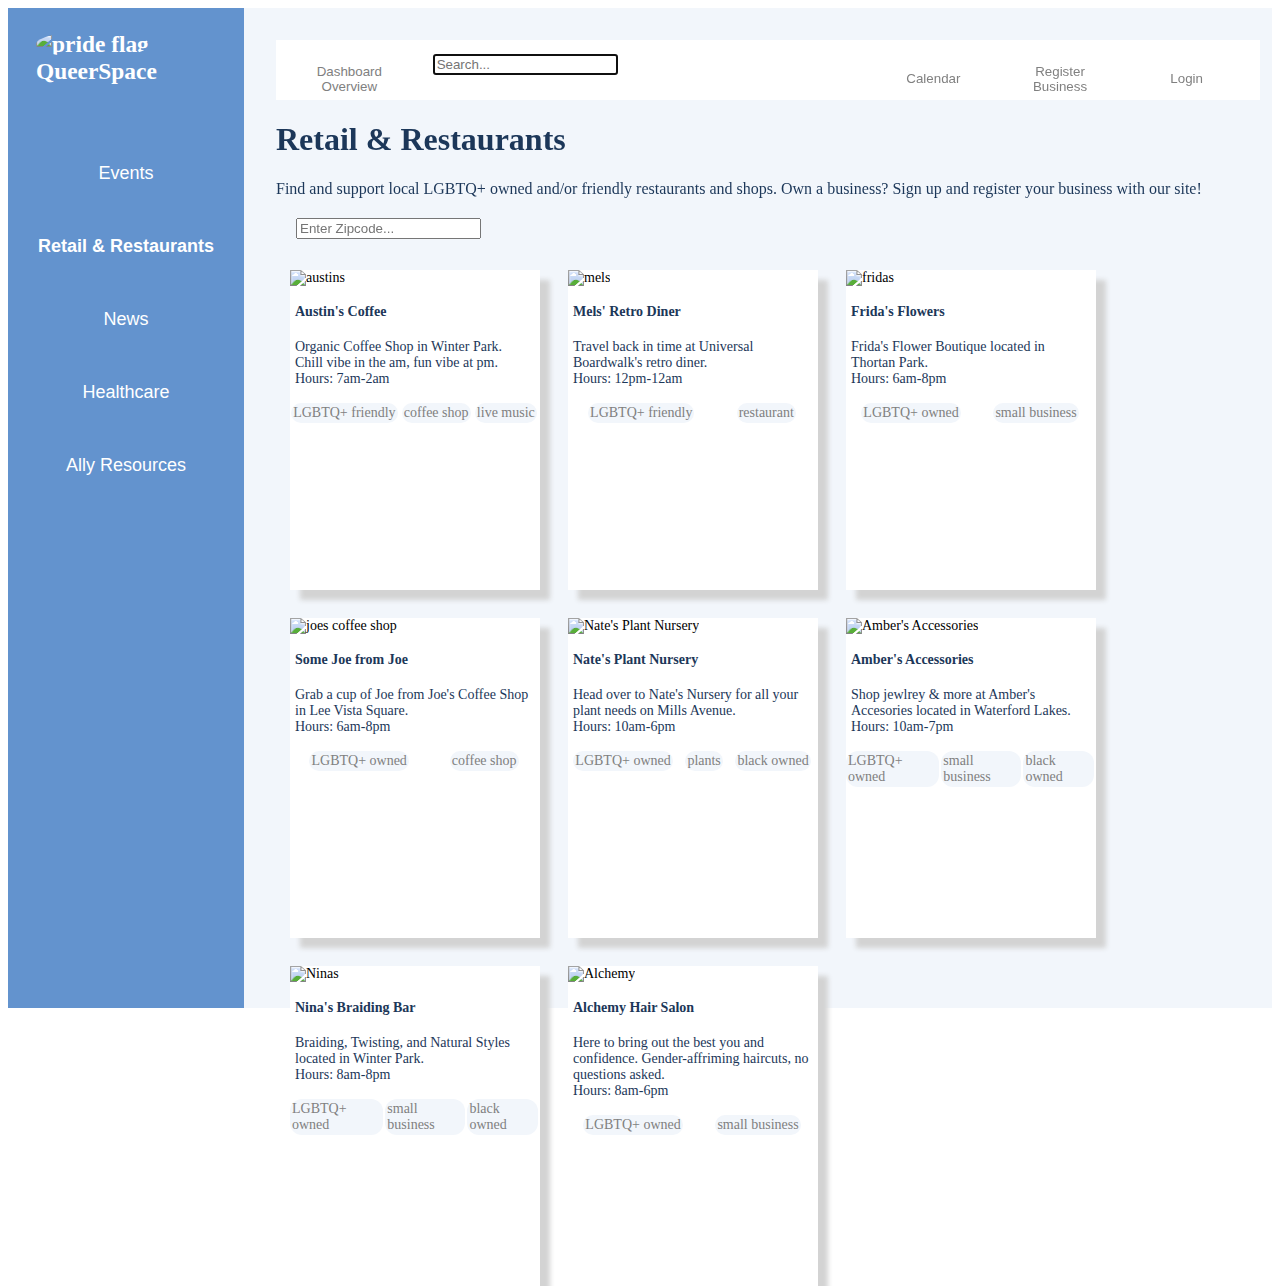
==== QueerSpace.html @ b10911ec "project rough draft" ====
<!DOCTYPE html>
<html>
  <head>
    <title>QSpace</title>
    <link rel="stylesheet" href="QueerSpace.css" />
  </head>
  <body>
    <div id="container">
      <div id="leftbar">
        <div class="title">
          <h3>
            <img
              id="prideflag"
              src="https://media.them.us/photos/5b1ef721bfa1890010f0e15e/3:2/w_1079,h_719,c_limit/new-pride-flag-01.jpg"
              alt="pride flag"
            />
            QueerSpace
          </h3>
        </div>
        <button class="tabs">Events</button>
        <button class="tabs"><strong>Retail & Restaurants</strong></button>
        <button class="tabs">News</button>
        <button class="tabs">Healthcare</button>
        <button class="tabs">Ally Resources</button>
      </div>
      <div id="content">
        <div id="navbar">
          <div id="leftnav">
            <button class="navtext">Dashboard Overview</button>
          <div id="searchbar">
              <input
                type="text"
                placeholder="Search..."
                id="search-input"
                autofocus
              />
            </div>
          </div>
          <div id="rightnav">
            <button class="navtext">Calendar</button>
            <button class="navtext">Register Business</button>
            <button class="navtext">Login</button>
          </div>
        </div>
        <div id="text">
          <h1>Retail & Restaurants</h1>
          <p>
            Find and support local LGBTQ+ owned and/or friendly restaurants and
            shops. Own a business? Sign up and register your business with our
            site!
          </p>
          <div id="zip">
            <input
              type="text"
              placeholder="Enter Zipcode..."
              id="zip-input"
              autofocus
            />
          </div>
        </div>
        <div id="boxc">
          <div class="boxes">
            <img
              class="business"
              src="https://i.ibb.co/XzZzSgF/austins-coffee.jpg"
              alt="austins"
            />
            <div class="boxtext">
              <h4>Austin's Coffee</h4>
              <p>
                Organic Coffee Shop in Winter Park.<br />
                Chill vibe in the am, fun vibe at pm. <br />
                Hours: 7am-2am
              </p>
            </div>
            <div class="tag-container">
              <div class="post-tag">LGBTQ+ friendly</div>
              <div class="post-tag">coffee shop</div>
              <div class="post-tag">live music</div>
            </div>
          </div>
          <div class="boxes">
            <img
              class="business"
              src="https://images.unsplash.com/photo-1579236546973-39f510ef2a37?ixlib=rb-1.2.1&ixid=MnwxMjA3fDB8MHxzZWFyY2h8NHx8ZGluZXJ8ZW58MHx8MHx8&auto=format&fit=crop&w=600&q=60"
              alt="mels"
            />
            <div class="boxtext">
              <h4>Mels' Retro Diner</h4>
              <p>
                Travel back in time at Universal Boardwalk's retro diner. <br />
                Hours: 12pm-12am
              </p>
            </div>
            <div class="tag-container">
              <div class="post-tag">LGBTQ+ friendly</div>
              <div class="post-tag">restaurant</div>
            </div>
          </div>
          <div class="boxes">
            <img
              class="business"
              src="https://images.unsplash.com/photo-1600104197373-c07cc35e4f61?ixlib=rb-1.2.1&ixid=MnwxMjA3fDB8MHxzZWFyY2h8OXx8Zmxvd2VyJTIwc2hvcHxlbnwwfHwwfHw%3D&auto=format&fit=crop&w=600&q=60"
              alt="fridas"
            />
            <div class="boxtext">
              <h4>Frida's Flowers</h4>
              <p>
                Frida's Flower Boutique located in Thortan Park.<br />
                Hours: 6am-8pm
              </p>
            </div>
            <div class="tag-container">
              <div class="post-tag">LGBTQ+ owned</div>
              <div class="post-tag">small business</div>
            </div>
          </div>
          <div class="boxes">
            <img
              class="business"
              src="https://images.unsplash.com/photo-1600093463592-8e36ae95ef56?ixlib=rb-1.2.1&ixid=MnwxMjA3fDB8MHxzZWFyY2h8NXx8Y29mZmVlJTIwc2hvcHxlbnwwfHwwfHw%3D&auto=format&fit=crop&w=600&q=60"
              alt="joes coffee shop"
            />
            <div class="boxtext">
              <h4>Some Joe from Joe</h4>
              <p>
                Grab a cup of Joe from Joe's Coffee Shop in Lee Vista Square.<br />
                Hours: 6am-8pm
              </p>
            </div>
            <div class="tag-container">
              <div class="post-tag">LGBTQ+ owned</div>
              <div class="post-tag">coffee shop</div>
            </div>
          </div>
          <div class="boxes">
            <img
              class="business"
              src="https://media.istockphoto.com/photos/man-with-child-in-greenhouse-picture-id1315791733?b=1&k=20&m=1315791733&s=170667a&w=0&h=EfxEHLJ_aqQkwMgVVdd_DwyXtAm5UbSG7FWuck6s6Qg="
              alt="Nate's Plant Nursery"
            />
            <div class="boxtext">
              <h4>Nate's Plant Nursery</h4>
              <p>
                Head over to Nate's Nursery for all your plant needs on Mills
                Avenue.<br />
                Hours: 10am-6pm
              </p>
            </div>
            <div class="tag-container">
              <div class="post-tag">LGBTQ+ owned</div>
              <div class="post-tag">plants</div>
              <div class="post-tag">black owned</div>
            </div>
          </div>
          <div class="boxes">
            <img
              class="business"
              src="https://media.istockphoto.com/photos/best-friends-going-shopping-together-picture-id1352706108?k=20&m=1352706108&s=612x612&w=0&h=JXIVpslou7DtJzDemv5qjUNFKCULbh4wIP0fe0ixEs0="
              alt="Amber's Accessories"
            />
            <div class="boxtext">
              <h4>Amber's Accessories</h4>
              <p>
                Shop jewlrey & more at Amber's Accesories located in Waterford
                Lakes.<br />
                Hours: 10am-7pm
              </p>
            </div>
            <div class="tag-container">
              <div class="post-tag">LGBTQ+ owned</div>
              <div class="post-tag">small business</div>
              <div class="post-tag">black owned</div>
            </div>
          </div>
          <div class="boxes">
            <img
              class="business"
              src="https://media.istockphoto.com/photos/hair-stylist-in-brazil-picture-id1321545990?b=1&k=20&m=1321545990&s=170667a&w=0&h=qqy04nUCXKoyTT4t3DrWPwo4311hPY42Ki3v6CujbyA="
              alt="Ninas"
            />
            <div class="boxtext">
              <h4>Nina's Braiding Bar</h4>
              <p>
                Braiding, Twisting, and Natural Styles located in Winter
                Park.<br />
                Hours: 8am-8pm
              </p>
            </div>
            <div class="tag-container">
              <div class="post-tag">LGBTQ+ owned</div>
              <div class="post-tag">small business</div>
              <div class="post-tag">black owned</div>
            </div>
          </div>
          <div class="boxes">
            <img
              class="business"
              src="https://images.unsplash.com/photo-1521590832167-7bcbfaa6381f?ixlib=rb-1.2.1&ixid=MnwxMjA3fDB8MHxzZWFyY2h8MTZ8fGhhaXIlMjBzYWxvbnxlbnwwfHwwfHw%3D&auto=format&fit=crop&w=600&q=60"
              alt="Alchemy"
            />
            <div class="boxtext">
              <h4>Alchemy Hair Salon</h4>
              <p>
                Here to bring out the best you and confidence. Gender-affriming
                haircuts, no questions asked.<br />
                Hours: 8am-6pm
              </p>
            </div>
            <div class="tag-container">
              <div class="post-tag">LGBTQ+ owned</div>
              <div class="post-tag">small business</div>
            </div>
          </div>
        </div>
      </div>
    </div>
  </body>
</html>
---- QueerSpace.css ----
#container {
  height: 100%;
  width: 100%;
  background-color: #f2f6fb;
  display: flex;
}

#navbar {
  width: 100%;
  height: 40px;
  background-color: white;
  display: flex;
  padding: 10px;
  justify-content: space-between;
}
#leftnav {
  display: flex;
  color: grey;
}
#rightnav {
  display: flex;
}
.navtext {
  margin: 1em;
  color: grey;
  height: 30px;
  width: 100px;
  border: transparent;
  background-color: white;
}
.navtext:hover {
  background-color: #c9daee;
}

#searchbar {
  height: 18px;
  padding: 4px;
  margin: 1em;
  margin-top: 0;
}
#leftbar {
  height: 1000px;
  width: 20%;
  background-color: #6393ce;
}
.title {
  margin: 1em;
  padding: 8px;
  padding-top: 0;
  font-size: 20px;
  color: white;
}
#prideflag {
  border-radius: 50%;
  width: 30px;
  height: 30px;
}
.tabs {
  background-color: #6393ce;
  padding: 8px;
  margin: 1em;
  color: white;
  font-size: 18px;
  width: 200px;
  border: transparent;
}
.tabs:hover {
  background-color: #3d78c2;
}

#content {
  width: 100%;
  height: 100%;
  margin: 2em;
}

#text {
  color: #1c3759;
}
#zip {
  height: 18px;
  padding: 4px;
  margin: 1em;
  margin-top: 0;
  width: 50%;
}
#boxc {
  width: 100%;
  height: 700px;
  display: flex;
  flex-wrap: wrap;
}

.boxes {
  width: 250px;
  height: 320px;
  margin: 1em;
  background-color: white;
  font-size: 14px;
  box-shadow: 10px 10px 5px lightgrey;
}
.business {
  width: 250px;
  height: 150px;
}
.boxtext {
  margin: 5px;
  color: #1c3759;
}
.tag-container {
  display: flex;
  justify-content: space-around;
}
.post-tag {
  background-color: #f2f6fb;
  color: gray;
  width: auto;
  padding: 2px;
  margin-top: 2px;
  border-radius: 12px;
  margin-right: 2px;
}
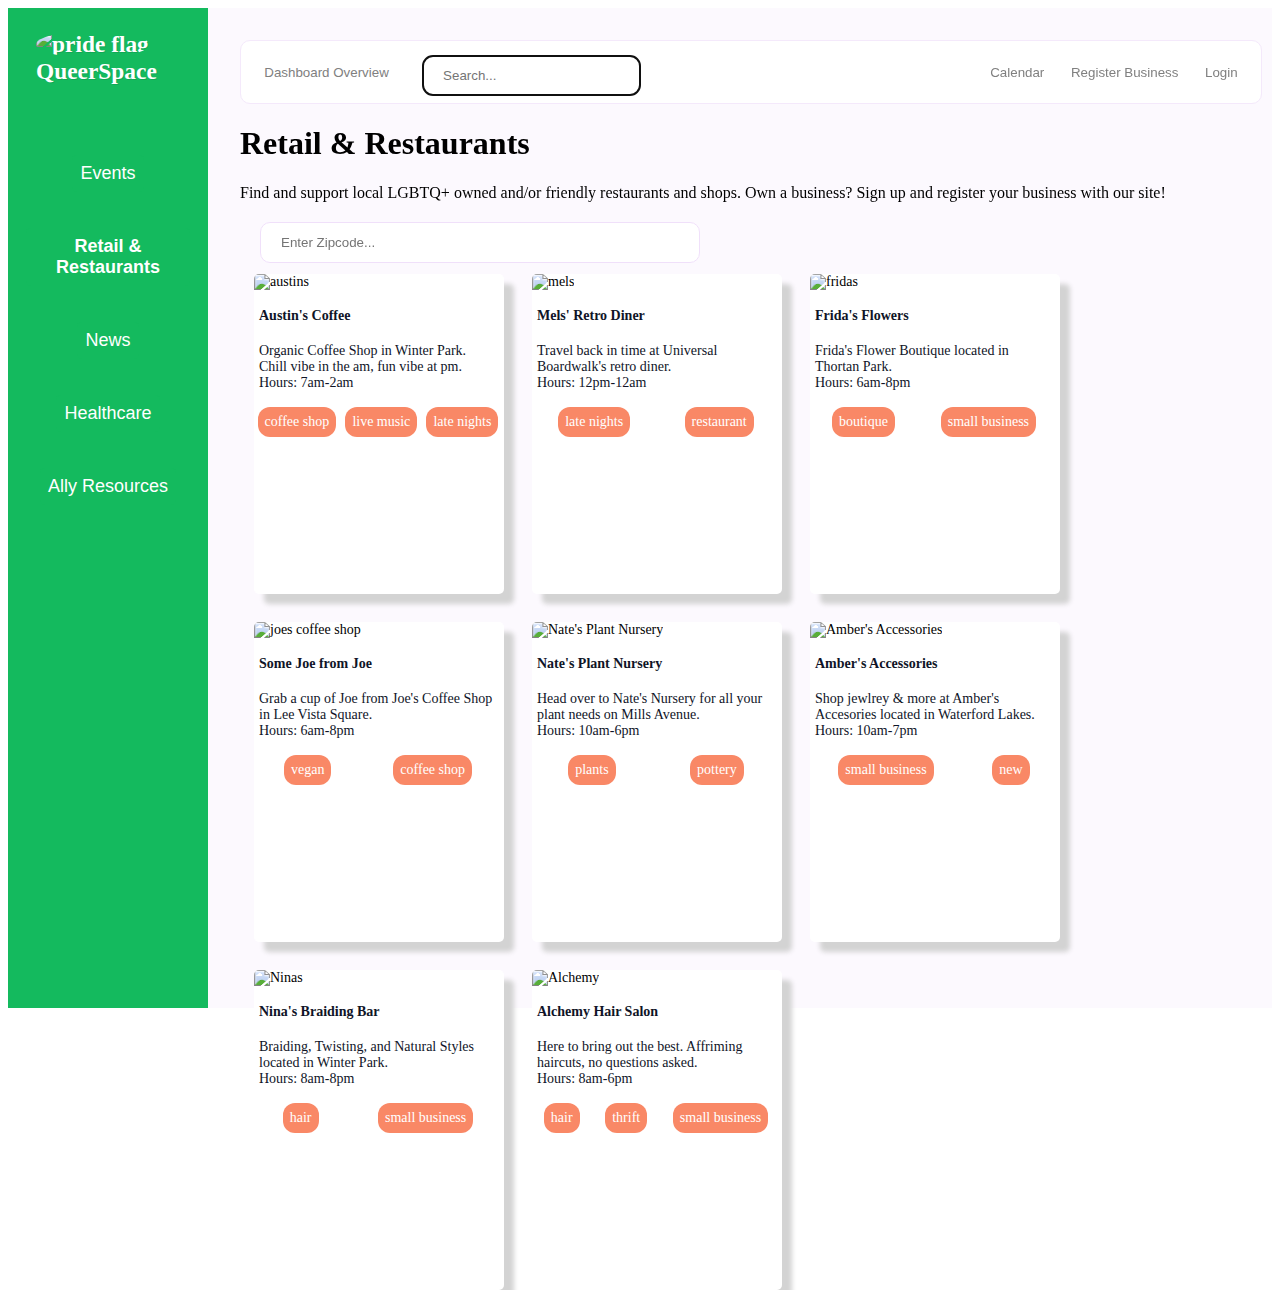
==== commit 1daf75a7: "changed color scheme" ====
--- a/QueerSpace.html
+++ b/QueerSpace.html
@@ -1,6 +1,9 @@
 <!DOCTYPE html>
 <html>
   <head>
+    <meta charset="UTF-8" />
+    <meta name="viewport" content="width=device-width, initial-scale=1.0" />
+    <meta http-equiv="X-UA-Compatible" content="ie=edge" />
     <title>QSpace</title>
     <link rel="stylesheet" href="QueerSpace.css" />
   </head>
@@ -17,17 +20,19 @@
             QueerSpace
           </h3>
         </div>
-        <button class="tabs">Events</button>
-        <button class="tabs"><strong>Retail & Restaurants</strong></button>
-        <button class="tabs">News</button>
-        <button class="tabs">Healthcare</button>
-        <button class="tabs">Ally Resources</button>
+        <div id="tabs-container">
+          <button class="tabs">Events</button>
+          <button class="tabs"><strong>Retail & Restaurants</strong></button>
+          <button class="tabs">News</button>
+          <button class="tabs">Healthcare</button>
+          <button class="tabs">Ally Resources</button>
+        </div>
       </div>
       <div id="content">
         <div id="navbar">
           <div id="leftnav">
             <button class="navtext">Dashboard Overview</button>
-          <div id="searchbar">
+            <div id="searchbar">
               <input
                 type="text"
                 placeholder="Search..."
@@ -74,9 +79,9 @@
               </p>
             </div>
             <div class="tag-container">
-              <div class="post-tag">LGBTQ+ friendly</div>
               <div class="post-tag">coffee shop</div>
               <div class="post-tag">live music</div>
+              <div class="post-tag">late nights</div>
             </div>
           </div>
           <div class="boxes">
@@ -93,7 +98,7 @@
               </p>
             </div>
             <div class="tag-container">
-              <div class="post-tag">LGBTQ+ friendly</div>
+              <div class="post-tag">late nights</div>
               <div class="post-tag">restaurant</div>
             </div>
           </div>
@@ -111,7 +116,7 @@
               </p>
             </div>
             <div class="tag-container">
-              <div class="post-tag">LGBTQ+ owned</div>
+              <div class="post-tag">boutique</div>
               <div class="post-tag">small business</div>
             </div>
           </div>
@@ -129,7 +134,7 @@
               </p>
             </div>
             <div class="tag-container">
-              <div class="post-tag">LGBTQ+ owned</div>
+              <div class="post-tag">vegan</div>
               <div class="post-tag">coffee shop</div>
             </div>
           </div>
@@ -148,9 +153,8 @@
               </p>
             </div>
             <div class="tag-container">
-              <div class="post-tag">LGBTQ+ owned</div>
               <div class="post-tag">plants</div>
-              <div class="post-tag">black owned</div>
+              <div class="post-tag">pottery</div>
             </div>
           </div>
           <div class="boxes">
@@ -168,9 +172,8 @@
               </p>
             </div>
             <div class="tag-container">
-              <div class="post-tag">LGBTQ+ owned</div>
-              <div class="post-tag">small business</div>
-              <div class="post-tag">black owned</div>
+              <div class="post-tag">small business</div>
+              <div class="post-tag">new</div>
             </div>
           </div>
           <div class="boxes">
@@ -188,9 +191,8 @@
               </p>
             </div>
             <div class="tag-container">
-              <div class="post-tag">LGBTQ+ owned</div>
-              <div class="post-tag">small business</div>
-              <div class="post-tag">black owned</div>
+              <div class="post-tag">hair</div>
+              <div class="post-tag">small business</div>
             </div>
           </div>
           <div class="boxes">
@@ -202,13 +204,14 @@
             <div class="boxtext">
               <h4>Alchemy Hair Salon</h4>
               <p>
-                Here to bring out the best you and confidence. Gender-affriming
-                haircuts, no questions asked.<br />
+                Here to bring out the best. Affriming haircuts, no questions
+                asked.<br />
                 Hours: 8am-6pm
               </p>
             </div>
             <div class="tag-container">
-              <div class="post-tag">LGBTQ+ owned</div>
+              <div class="post-tag">hair</div>
+              <div class="post-tag">thrift</div>
               <div class="post-tag">small business</div>
             </div>
           </div>
--- a/QueerSpace.css
+++ b/QueerSpace.css
@@ -1,35 +1,36 @@
 #container {
-  height: 100%;
-  width: 100%;
-  background-color: #f2f6fb;
+  height: fit-content;
+  width: fit-content;
+  background-color: #fcf9fe;
   display: flex;
 }
 
 #navbar {
   width: 100%;
-  height: 40px;
+  height: fit-content;
   background-color: white;
   display: flex;
   padding: 10px;
   justify-content: space-between;
+  border-radius: 10px;
+  border: 1px solid #f4e9fb;
 }
 #leftnav {
   display: flex;
-  color: grey;
 }
 #rightnav {
   display: flex;
 }
 .navtext {
-  margin: 1em;
+  padding: 1em;
   color: grey;
-  height: 30px;
-  width: 100px;
   border: transparent;
+  border-radius: 5px;
   background-color: white;
 }
 .navtext:hover {
-  background-color: #c9daee;
+  background-color: #e0cfeb;
+  color: white;
 }
 
 #searchbar {
@@ -37,11 +38,13 @@
   padding: 4px;
   margin: 1em;
   margin-top: 0;
+  border-radius: 10px;
 }
 #leftbar {
   height: 1000px;
   width: 20%;
-  background-color: #6393ce;
+  background-color: #14ba5e;
+  text-shadow: 2px 2px #12a855;
 }
 .title {
   margin: 1em;
@@ -49,23 +52,28 @@
   padding-top: 0;
   font-size: 20px;
   color: white;
+  text-shadow: 1px 1px #12a855;
 }
 #prideflag {
   border-radius: 50%;
   width: 30px;
   height: 30px;
 }
+#tabs-container {
+  text-align: center;
+}
 .tabs {
-  background-color: #6393ce;
+  background-color: #14ba5e;
   padding: 8px;
   margin: 1em;
   color: white;
   font-size: 18px;
-  width: 200px;
+  width: fit-content;
   border: transparent;
+  border-radius: 5px;
 }
 .tabs:hover {
-  background-color: #3d78c2;
+  background-color: #12a855;
 }
 
 #content {
@@ -75,14 +83,13 @@
 }
 
 #text {
-  color: #1c3759;
+  color: black;
 }
 #zip {
   height: 18px;
   padding: 4px;
   margin: 1em;
-  margin-top: 0;
-  width: 50%;
+  width: 44%;
 }
 #boxc {
   width: 100%;
@@ -98,25 +105,38 @@
   background-color: white;
   font-size: 14px;
   box-shadow: 10px 10px 5px lightgrey;
+  border-radius: 5px;
 }
 .business {
   width: 250px;
   height: 150px;
+  border-top-left-radius: 5px;
+  border-top-right-radius: 5px;
 }
 .boxtext {
   margin: 5px;
-  color: #1c3759;
+  color: #0f1427;
 }
 .tag-container {
   display: flex;
   justify-content: space-around;
 }
 .post-tag {
-  background-color: #f2f6fb;
-  color: gray;
-  width: auto;
-  padding: 2px;
+  background-color: #F98866;
+  color: white;
+  padding: 7px;
   margin-top: 2px;
   border-radius: 12px;
   margin-right: 2px;
 }
+.post-tag:hover {
+  background-color: #FF420E;
+  color: white;
+}
+input[type="text"] {
+  width: 100%;
+  padding: 12px 20px;
+  box-sizing: border-box;
+  border-radius: 10px;
+  border: 1px solid #f0e0fa;
+}
